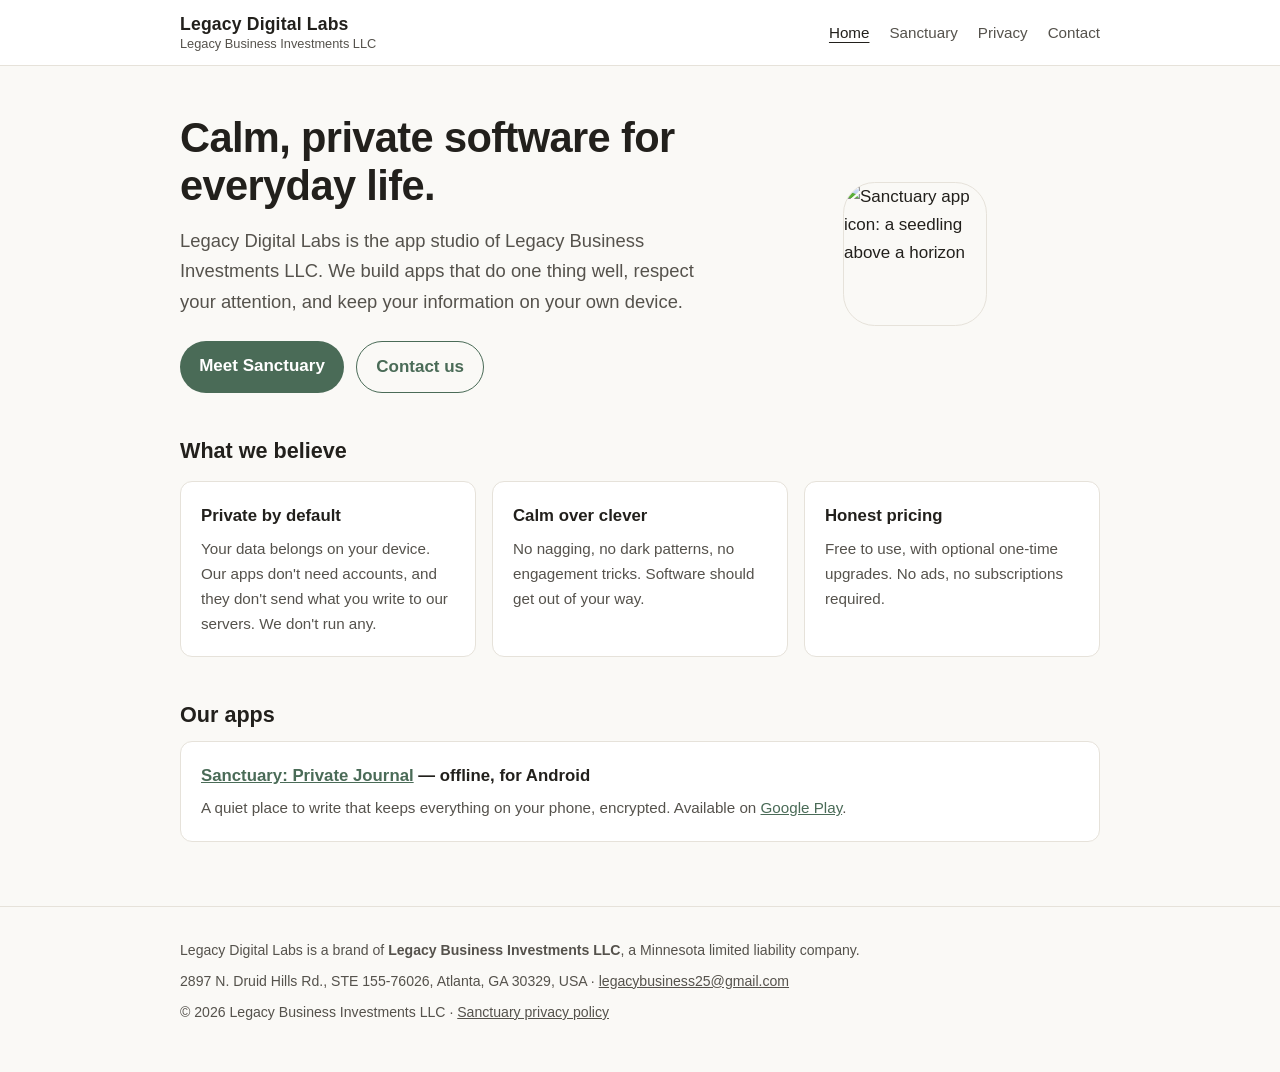
==== index.html @ 50f73c04 "Sanctuary page and privacy policy: 1.7.0 Doodles and Echoes Year in the feature list; six new screen" ====
<!DOCTYPE html>
<html lang="en">
<head>
<meta charset="utf-8">
<meta name="viewport" content="width=device-width, initial-scale=1">
<title>Legacy Digital Labs — Legacy Business Investments LLC</title>
<meta name="description" content="Legacy Digital Labs is the app studio of Legacy Business Investments LLC. We make calm, private software, starting with Sanctuary, an offline journal for Android.">
<link rel="icon" href="assets/icon-192.png">
<link rel="stylesheet" href="assets/style.css">
</head>
<body>
<header class="site-header">
  <div class="wrap">
    <a class="brand" href="./">
      <strong>Legacy Digital Labs</strong>
      <span>Legacy Business Investments LLC</span>
    </a>
    <nav class="site-nav" aria-label="Main">
      <a href="./" aria-current="page">Home</a>
      <a href="sanctuary/">Sanctuary</a>
      <a href="sanctuary/privacy/">Privacy</a>
      <a href="contact/">Contact</a>
    </nav>
  </div>
</header>

<main>
  <div class="wrap">
    <section class="hero">
      <div>
        <h1>Calm, private software for everyday life.</h1>
        <p class="lede">Legacy Digital Labs is the app studio of Legacy Business Investments LLC. We build
        apps that do one thing well, respect your attention, and keep your information on your own device.</p>
        <div class="actions">
          <a class="button" href="sanctuary/">Meet Sanctuary</a>
          <a class="button secondary" href="contact/">Contact us</a>
        </div>
      </div>
      <img class="hero-icon" src="assets/icon-512.png" alt="Sanctuary app icon: a seedling above a horizon" width="512" height="512">
    </section>

    <h2>What we believe</h2>
    <div class="cards">
      <div class="card">
        <h3>Private by default</h3>
        <p>Your data belongs on your device. Our apps don't need accounts, and they don't send what you write to our servers. We don't run any.</p>
      </div>
      <div class="card">
        <h3>Calm over clever</h3>
        <p>No nagging, no dark patterns, no engagement tricks. Software should get out of your way.</p>
      </div>
      <div class="card">
        <h3>Honest pricing</h3>
        <p>Free to use, with optional one-time upgrades. No ads, no subscriptions required.</p>
      </div>
    </div>

    <h2>Our apps</h2>
    <div class="card">
      <h3><a href="sanctuary/">Sanctuary: Private Journal</a> — offline, for Android</h3>
      <p>A quiet place to write that keeps everything on your phone, encrypted. Available on
      <a href="https://play.google.com/store/apps/details?id=com.sanctuary.myapp">Google Play</a>.</p>
    </div>
  </div>
</main>

<footer class="site-footer">
  <div class="wrap">
    <div>Legacy Digital Labs is a brand of <strong>Legacy Business Investments LLC</strong>, a Minnesota limited liability company.</div>
    <div>2897 N. Druid Hills Rd., STE 155-76026, Atlanta, GA 30329, USA · <a href="mailto:legacybusiness25@gmail.com">legacybusiness25@gmail.com</a></div>
    <div>© 2026 Legacy Business Investments LLC · <a href="sanctuary/privacy/">Sanctuary privacy policy</a></div>
  </div>
</footer>
</body>
</html>
---- assets/style.css ----
/* Legacy Digital Labs — shared styles. No external fonts, scripts, or trackers. */
:root {
  --bg: #faf9f6;
  --surface: #ffffff;
  --ink: #22201c;
  --ink-soft: #55524c;
  --border: #e6e2da;
  --accent: #4a6b57;
  --accent-ink: #ffffff;
  --accent-soft: #eef2ee;
  --maxw: 60rem;
}
@media (prefers-color-scheme: dark) {
  :root {
    --bg: #16181a;
    --surface: #1e2124;
    --ink: #e7e4de;
    --ink-soft: #a9a49b;
    --border: #33373b;
    --accent: #8fb79c;
    --accent-ink: #16181a;
    --accent-soft: #232a25;
  }
}
* { box-sizing: border-box; }
html { -webkit-text-size-adjust: 100%; }
body {
  margin: 0;
  background: var(--bg);
  color: var(--ink);
  font-family: -apple-system, BlinkMacSystemFont, "Segoe UI", Roboto, "Helvetica Neue", Arial, sans-serif;
  font-size: 17px;
  line-height: 1.65;
}
a { color: var(--accent); }
a:focus-visible { outline: 2px solid var(--accent); outline-offset: 2px; border-radius: 3px; }
img { max-width: 100%; height: auto; display: block; }

.wrap { max-width: var(--maxw); margin: 0 auto; padding: 0 1.25rem; }

/* Header */
.site-header { border-bottom: 1px solid var(--border); background: var(--surface); }
.site-header .wrap { display: flex; align-items: center; justify-content: space-between; gap: 1rem; flex-wrap: wrap; padding-top: .9rem; padding-bottom: .9rem; }
.brand { display: flex; flex-direction: column; text-decoration: none; color: var(--ink); line-height: 1.2; }
.brand strong { font-size: 1.1rem; letter-spacing: .01em; }
.brand span { font-size: .8rem; color: var(--ink-soft); }
.site-nav { display: flex; gap: 1.25rem; flex-wrap: wrap; }
.site-nav a { color: var(--ink-soft); text-decoration: none; font-size: .95rem; }
.site-nav a:hover, .site-nav a[aria-current="page"] { color: var(--ink); text-decoration: underline; text-underline-offset: 4px; }

/* Content */
main { padding: 3rem 0 4rem; }
h1 { font-size: clamp(1.9rem, 4vw, 2.6rem); line-height: 1.15; letter-spacing: -0.015em; margin: 0 0 1rem; }
h2 { font-size: 1.35rem; line-height: 1.3; margin: 2.75rem 0 .75rem; }
h3 { font-size: 1.05rem; margin: 0 0 .35rem; }
p { margin: .75rem 0; }
.lede { font-size: 1.15rem; color: var(--ink-soft); max-width: 40rem; }
.muted { color: var(--ink-soft); }

.hero { display: grid; grid-template-columns: 1fr; gap: 2rem; align-items: center; }
@media (min-width: 760px) { .hero { grid-template-columns: 1.4fr 1fr; } }
.hero-icon { width: 9rem; border-radius: 22%; border: 1px solid var(--border); justify-self: center; }

.cards { display: grid; grid-template-columns: 1fr; gap: 1rem; margin-top: 1rem; }
@media (min-width: 700px) { .cards { grid-template-columns: repeat(3, 1fr); } }
.card { background: var(--surface); border: 1px solid var(--border); border-radius: 12px; padding: 1.25rem; }
.card p { margin: 0; color: var(--ink-soft); font-size: .95rem; }

.button {
  display: inline-block; background: var(--accent); color: var(--accent-ink);
  text-decoration: none; font-weight: 600; padding: .7rem 1.2rem; border-radius: 999px;
}
.button:hover { filter: brightness(1.05); }
.button.secondary { background: transparent; color: var(--accent); border: 1px solid var(--accent); }
.actions { display: flex; gap: .75rem; flex-wrap: wrap; margin-top: 1.5rem; }

.shots { display: grid; grid-template-columns: repeat(2, 1fr); gap: 1rem; margin-top: 1rem; }
@media (min-width: 760px) { .shots { grid-template-columns: repeat(3, 1fr); } }
.shots img { border-radius: 12px; border: 1px solid var(--border); }

ul.features { padding-left: 1.2rem; }
ul.features li { margin: .4rem 0; }

.promise {
  background: var(--accent-soft); border: 1px solid var(--border); border-left: 3px solid var(--accent);
  border-radius: 8px; padding: 1rem 1.25rem; margin: 1.5rem 0;
}

address { font-style: normal; line-height: 1.6; }
.contact-grid { display: grid; grid-template-columns: 1fr; gap: 1rem; margin-top: 1.5rem; }
@media (min-width: 700px) { .contact-grid { grid-template-columns: 1fr 1fr; } }

/* Footer */
.site-footer { border-top: 1px solid var(--border); padding: 2rem 0 3rem; font-size: .88rem; color: var(--ink-soft); }
.site-footer .wrap { display: grid; gap: .5rem; }
.site-footer a { color: var(--ink-soft); }
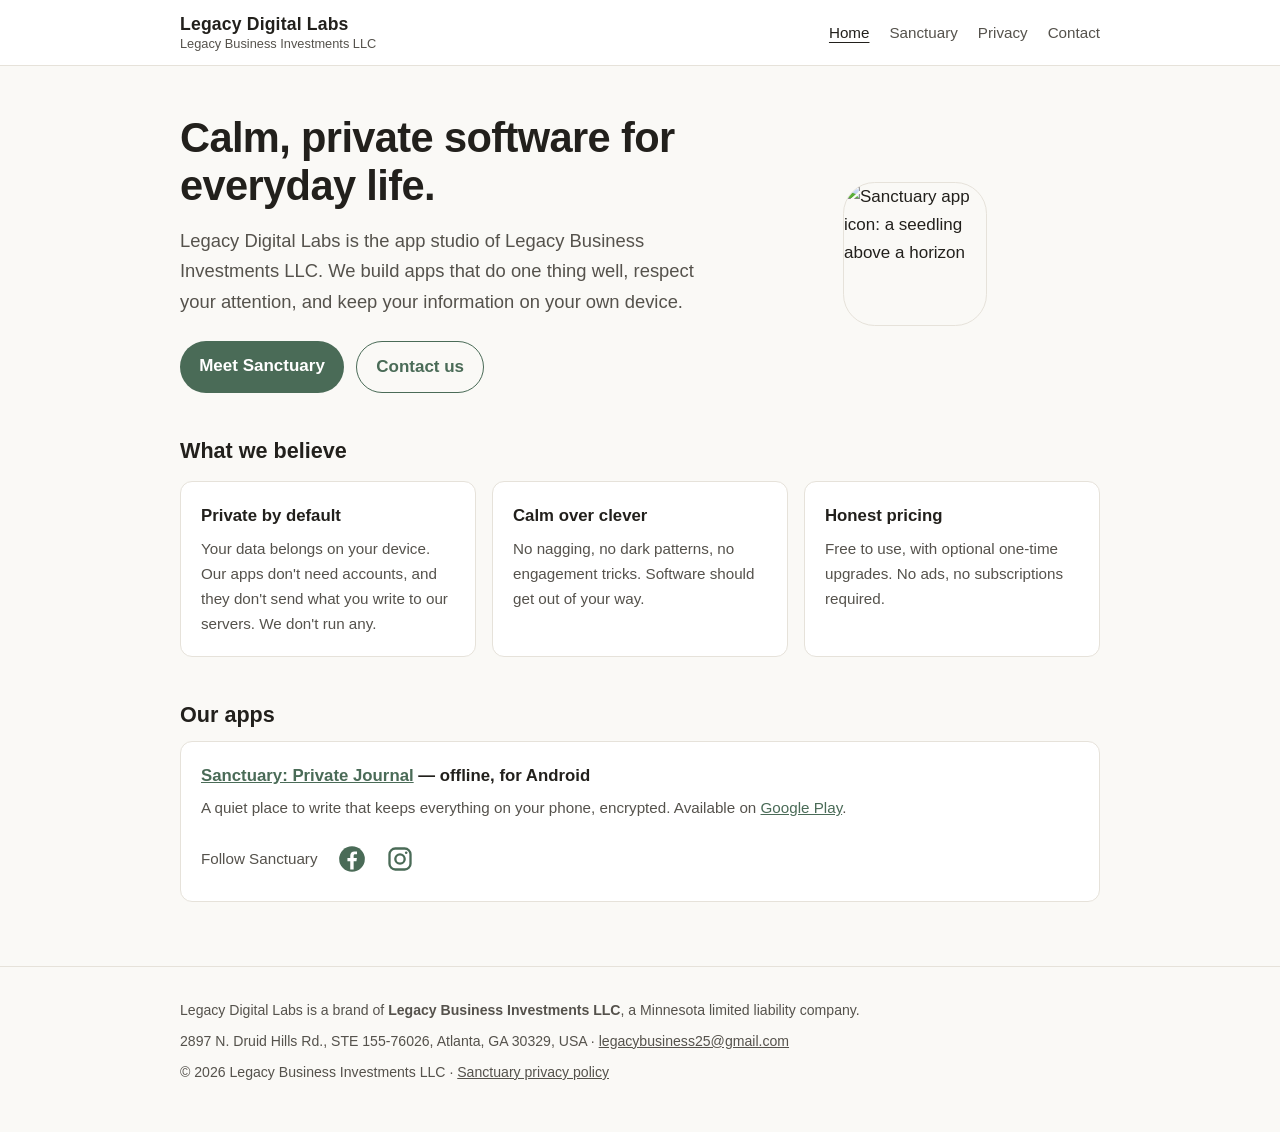
==== commit 9e6e4159: "Home page: Follow Sanctuary links on the Sanctuary card The same Facebook and Instagram icon links a" ====
--- a/index.html
+++ b/index.html
@@ -60,6 +60,22 @@
       <h3><a href="sanctuary/">Sanctuary: Private Journal</a> — offline, for Android</h3>
       <p>A quiet place to write that keeps everything on your phone, encrypted. Available on
       <a href="https://play.google.com/store/apps/details?id=com.sanctuary.myapp">Google Play</a>.</p>
+      <div class="follow">
+        <span>Follow Sanctuary</span>
+        <a class="social" href="https://www.facebook.com/sanctuaryprivatejournal" aria-label="Sanctuary on Facebook">
+          <svg viewBox="0 0 24 24" width="28" height="28" aria-hidden="true" focusable="false">
+            <circle cx="12" cy="12" r="11" fill="currentColor"/>
+            <path d="M13.4 21v-7h2.4l.4-2.8h-2.8V9.4c0-.8.3-1.4 1.4-1.4h1.5V5.6c-.3 0-1.2-.1-2.2-.1-2.2 0-3.6 1.3-3.6 3.7v2H8.1V14h2.4v7z" style="fill: var(--surface)"/>
+          </svg>
+        </a>
+        <a class="social" href="https://www.instagram.com/sanctuaryprivatejournal/" aria-label="Sanctuary on Instagram">
+          <svg viewBox="0 0 24 24" width="28" height="28" aria-hidden="true" focusable="false" fill="none" stroke="currentColor" stroke-width="2">
+            <rect x="3" y="3" width="18" height="18" rx="5"/>
+            <circle cx="12" cy="12" r="4"/>
+            <circle cx="17.3" cy="6.7" r="1.1" fill="currentColor" stroke="none"/>
+          </svg>
+        </a>
+      </div>
     </div>
   </div>
 </main>
--- a/assets/style.css
+++ b/assets/style.css
@@ -73,6 +73,10 @@
 .button:hover { filter: brightness(1.05); }
 .button.secondary { background: transparent; color: var(--accent); border: 1px solid var(--accent); }
 .actions { display: flex; gap: .75rem; flex-wrap: wrap; margin-top: 1.5rem; }
+.follow { display: flex; align-items: center; gap: .25rem; margin-top: 1rem; color: var(--ink-soft); font-size: .95rem; }
+.follow span { margin-right: .5rem; }
+.social { display: inline-flex; align-items: center; justify-content: center; width: 44px; height: 44px; border-radius: 8px; color: var(--accent); }
+.social:hover { background: var(--accent-soft); }
 
 .shots { display: grid; grid-template-columns: repeat(2, 1fr); gap: 1rem; margin-top: 1rem; }
 @media (min-width: 760px) { .shots { grid-template-columns: repeat(3, 1fr); } }
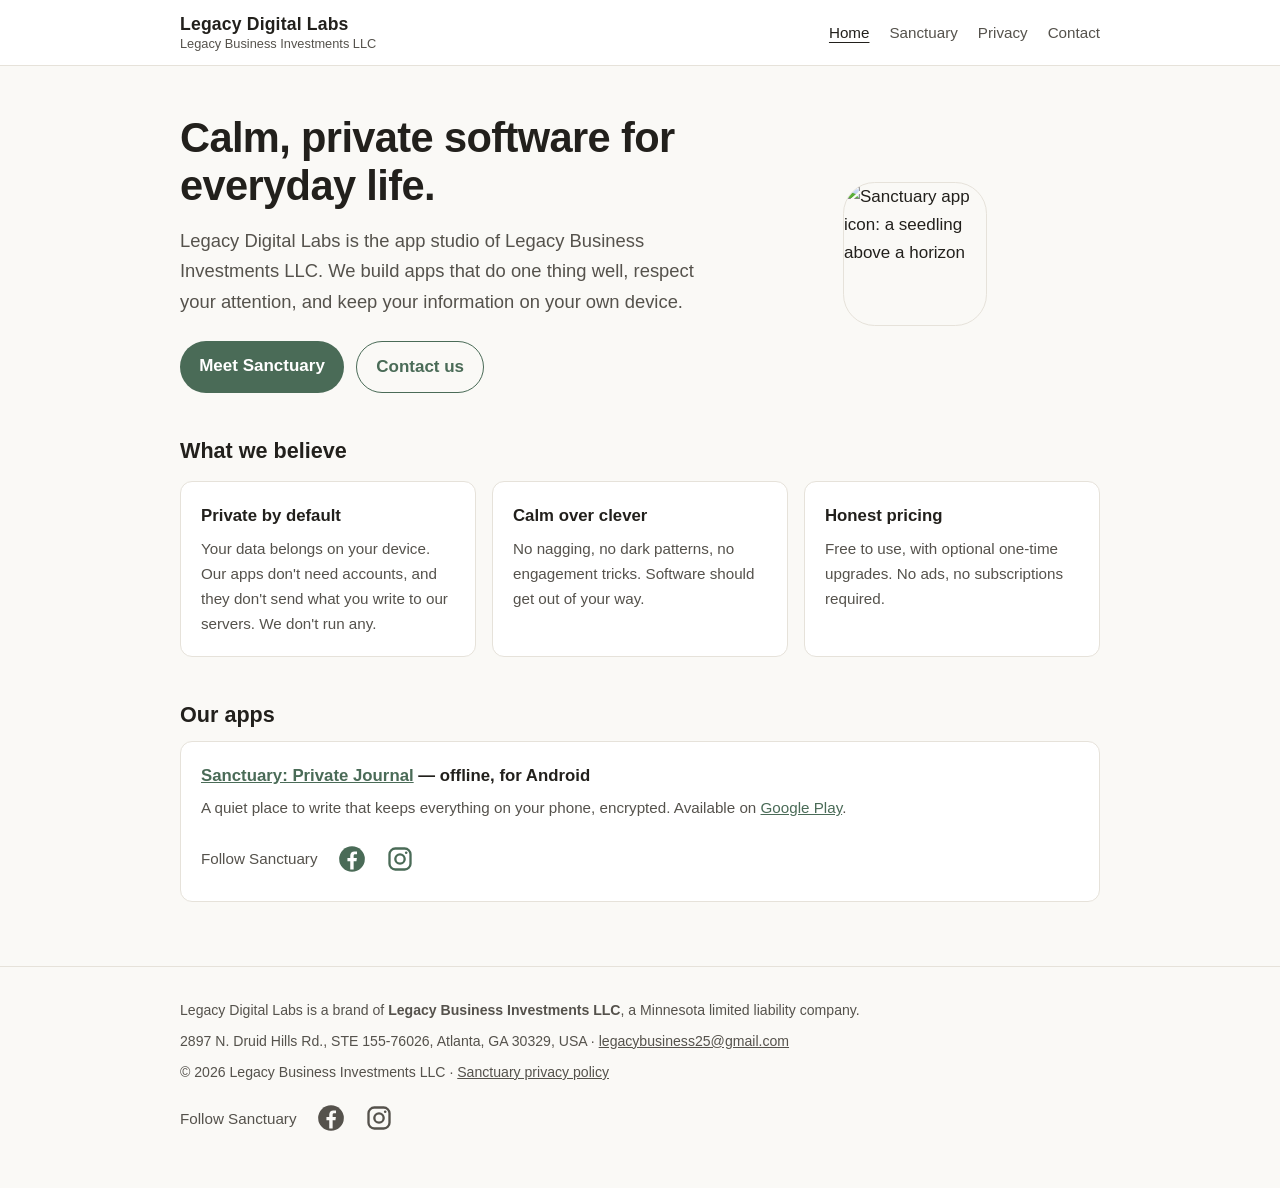
==== commit 020c32f5: "Footer: Follow Sanctuary links on every page The Facebook and Instagram icon links under the copyrig" ====
--- a/index.html
+++ b/index.html
@@ -85,6 +85,22 @@
     <div>Legacy Digital Labs is a brand of <strong>Legacy Business Investments LLC</strong>, a Minnesota limited liability company.</div>
     <div>2897 N. Druid Hills Rd., STE 155-76026, Atlanta, GA 30329, USA · <a href="mailto:legacybusiness25@gmail.com">legacybusiness25@gmail.com</a></div>
     <div>© 2026 Legacy Business Investments LLC · <a href="sanctuary/privacy/">Sanctuary privacy policy</a></div>
+    <div class="follow">
+      <span>Follow Sanctuary</span>
+      <a class="social" href="https://www.facebook.com/sanctuaryprivatejournal" aria-label="Sanctuary on Facebook">
+        <svg viewBox="0 0 24 24" width="28" height="28" aria-hidden="true" focusable="false">
+          <circle cx="12" cy="12" r="11" fill="currentColor"/>
+          <path d="M13.4 21v-7h2.4l.4-2.8h-2.8V9.4c0-.8.3-1.4 1.4-1.4h1.5V5.6c-.3 0-1.2-.1-2.2-.1-2.2 0-3.6 1.3-3.6 3.7v2H8.1V14h2.4v7z" style="fill: var(--bg)"/>
+        </svg>
+      </a>
+      <a class="social" href="https://www.instagram.com/sanctuaryprivatejournal/" aria-label="Sanctuary on Instagram">
+        <svg viewBox="0 0 24 24" width="28" height="28" aria-hidden="true" focusable="false" fill="none" stroke="currentColor" stroke-width="2">
+          <rect x="3" y="3" width="18" height="18" rx="5"/>
+          <circle cx="12" cy="12" r="4"/>
+          <circle cx="17.3" cy="6.7" r="1.1" fill="currentColor" stroke="none"/>
+        </svg>
+      </a>
+    </div>
   </div>
 </footer>
 </body>
--- a/assets/style.css
+++ b/assets/style.css
@@ -98,3 +98,4 @@
 .site-footer { border-top: 1px solid var(--border); padding: 2rem 0 3rem; font-size: .88rem; color: var(--ink-soft); }
 .site-footer .wrap { display: grid; gap: .5rem; }
 .site-footer a { color: var(--ink-soft); }
+.site-footer .follow { margin-top: .25rem; }
